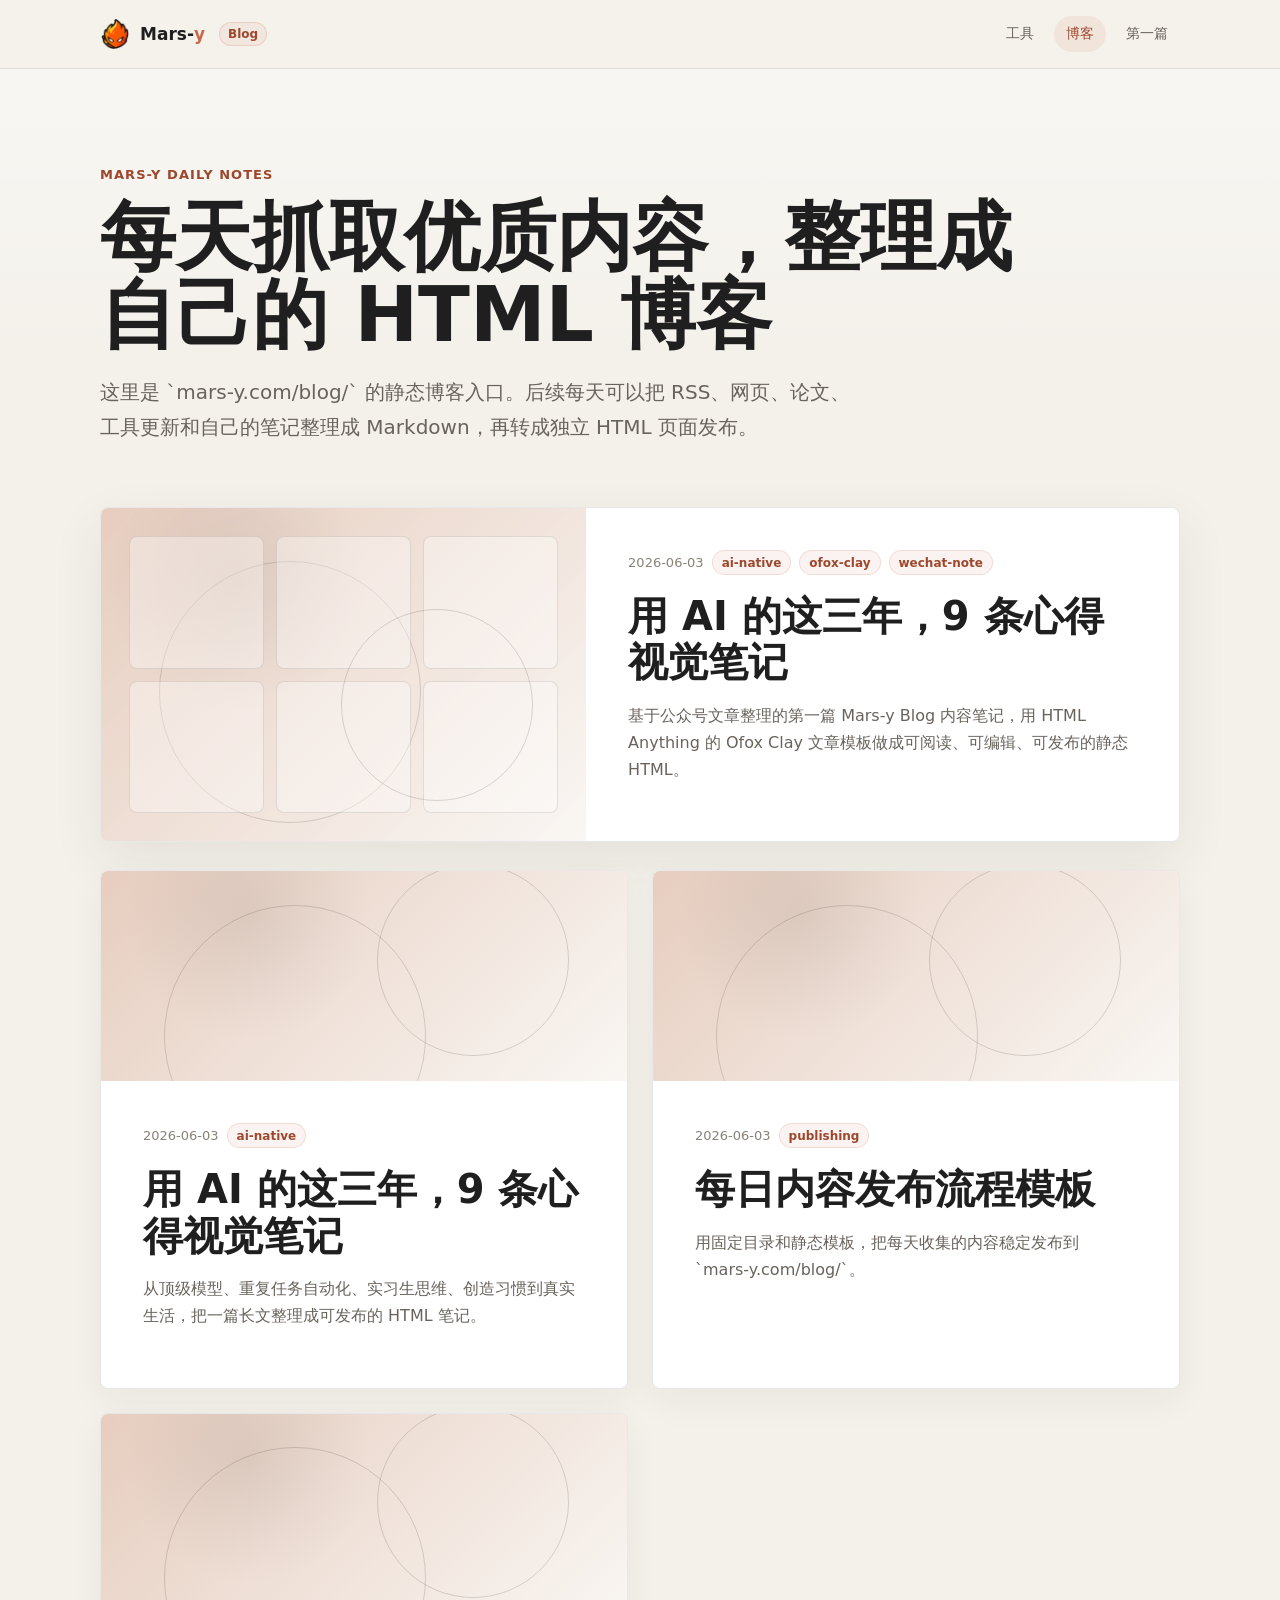
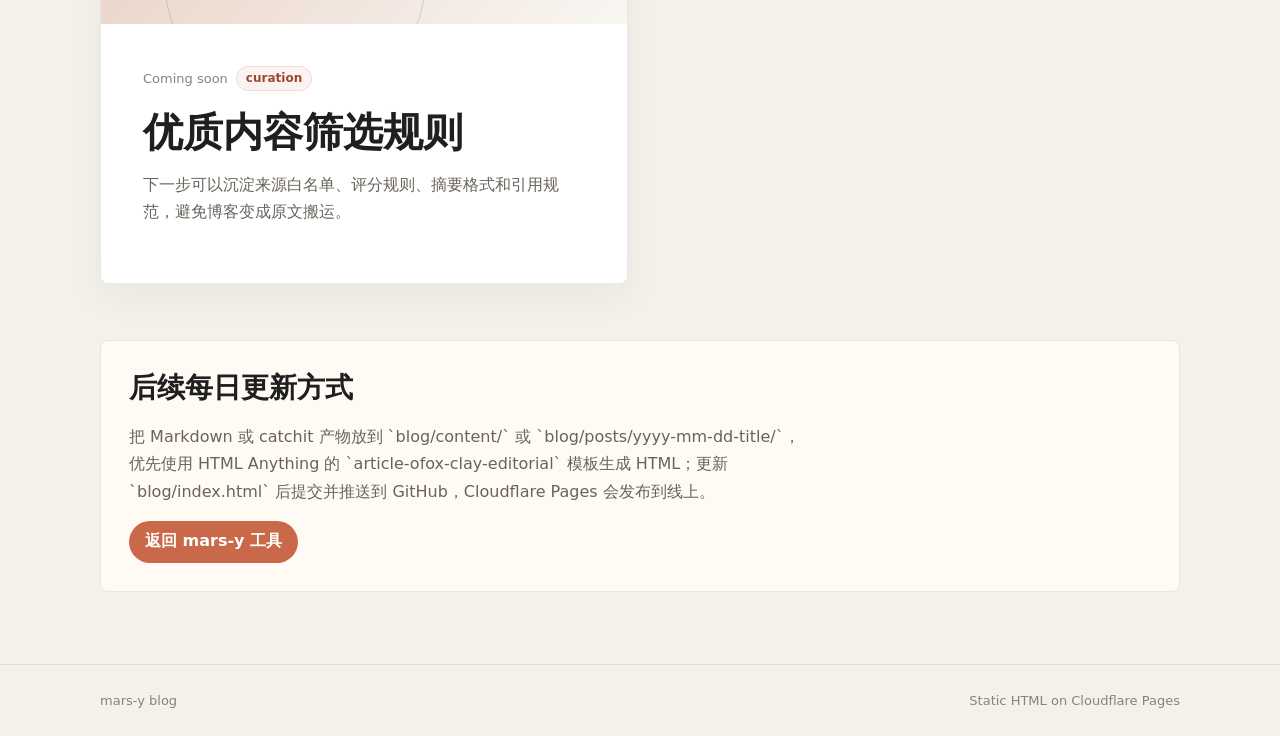
==== blog/index.html @ a3b6967d "organize mars-y site and add blog" ====
<!doctype html>
<html lang="zh-CN">
<head>
  <meta charset="utf-8">
  <meta name="viewport" content="width=device-width, initial-scale=1">
  <title>Mars-y Blog - AI 内容工作流与静态网页发布</title>
  <meta name="description" content="Mars-y Blog 记录每日优质内容抓取、Markdown 转 HTML、静态页面发布和本地 AI 工作流。">
  <link rel="icon" type="image/x-icon" href="../assets/favicon.ico">
  <link rel="stylesheet" href="assets/blog.css">
</head>
<body>
  <div class="site-shell">
    <header class="topbar">
      <div class="topbar-inner">
        <a class="brand" href="../index.html" aria-label="Mars-y">
          <img src="../assets/favicon.ico" alt="Mars-y logo">
          <span>Mars-<span class="brand-accent">y</span></span>
          <small>Blog</small>
        </a>
        <nav class="nav-links" aria-label="主导航">
          <a href="../tools/json-to-cpaorsub-offline/">工具</a>
          <a class="active" href="index.html">博客</a>
          <a href="posts/2026-06-03-ai-three-years-nine-lessons/">第一篇</a>
        </nav>
      </div>
    </header>

    <main class="container">
      <section class="blog-hero">
        <div class="eyebrow">Mars-y Daily Notes</div>
        <h1 class="hero-title">每天抓取优质内容，整理成自己的 HTML 博客</h1>
        <p class="hero-copy">这里是 `mars-y.com/blog/` 的静态博客入口。后续每天可以把 RSS、网页、论文、工具更新和自己的笔记整理成 Markdown，再转成独立 HTML 页面发布。</p>
      </section>

      <a class="featured-card" href="posts/2026-06-03-ai-three-years-nine-lessons/">
        <div class="visual" aria-hidden="true">
          <div class="visual-grid"><span></span><span></span><span></span><span></span><span></span><span></span></div>
        </div>
        <div class="featured-body">
          <div class="meta-line"><span>2026-06-03</span><span class="tag">ai-native</span><span class="tag">ofox-clay</span><span class="tag">wechat-note</span></div>
          <h2>用 AI 的这三年，9 条心得视觉笔记</h2>
          <p>基于公众号文章整理的第一篇 Mars-y Blog 内容笔记，用 HTML Anything 的 Ofox Clay 文章模板做成可阅读、可编辑、可发布的静态 HTML。</p>
        </div>
      </a>

      <section class="post-grid" aria-label="博客文章列表">
        <a class="post-card" href="posts/2026-06-03-ai-three-years-nine-lessons/">
          <div class="visual" aria-hidden="true"></div>
          <div class="post-card-body">
            <div class="meta-line"><span>2026-06-03</span><span class="tag">ai-native</span></div>
            <h2>用 AI 的这三年，9 条心得视觉笔记</h2>
            <p>从顶级模型、重复任务自动化、实习生思维、创造习惯到真实生活，把一篇长文整理成可发布的 HTML 笔记。</p>
          </div>
        </a>
        <a class="post-card" href="posts/2026-06-03-daily-ai-content-workflow/">
          <div class="visual" aria-hidden="true"></div>
          <div class="post-card-body">
            <div class="meta-line"><span>2026-06-03</span><span class="tag">publishing</span></div>
            <h2>每日内容发布流程模板</h2>
            <p>用固定目录和静态模板，把每天收集的内容稳定发布到 `mars-y.com/blog/`。</p>
          </div>
        </a>
        <article class="post-card">
          <div class="visual" aria-hidden="true"></div>
          <div class="post-card-body">
            <div class="meta-line"><span>Coming soon</span><span class="tag">curation</span></div>
            <h2>优质内容筛选规则</h2>
            <p>下一步可以沉淀来源白名单、评分规则、摘要格式和引用规范，避免博客变成原文搬运。</p>
          </div>
        </article>
      </section>

      <section class="cta-band">
        <h2>后续每日更新方式</h2>
        <p>把 Markdown 或 catchit 产物放到 `blog/content/` 或 `blog/posts/yyyy-mm-dd-title/`，优先使用 HTML Anything 的 `article-ofox-clay-editorial` 模板生成 HTML；更新 `blog/index.html` 后提交并推送到 GitHub，Cloudflare Pages 会发布到线上。</p>
        <a class="button" href="../tools/json-to-cpaorsub-offline/">返回 mars-y 工具</a>
      </section>
    </main>

    <footer class="footer">
      <div class="footer-inner">
        <span>mars-y blog</span>
        <span>Static HTML on Cloudflare Pages</span>
      </div>
    </footer>
  </div>
</body>
</html>
---- blog/assets/blog.css ----
:root {
  --bg: #f4f1eb;
  --surface: #fffaf3;
  --surface-strong: #ffffff;
  --text: #1f1f20;
  --muted: #69635c;
  --faint: #8a8278;
  --line: rgba(31, 31, 32, 0.1);
  --accent: #c9694a;
  --accent-dark: #9d482d;
  --ink-soft: rgba(31, 31, 32, 0.68);
  --shadow: 0 18px 52px rgba(45, 36, 28, 0.08);
  --radius: 8px;
  font-family: Inter, ui-sans-serif, system-ui, -apple-system, BlinkMacSystemFont, "Segoe UI", sans-serif;
}

* {
  box-sizing: border-box;
}

html {
  background: var(--bg);
  color: var(--text);
  scroll-behavior: smooth;
}

body {
  margin: 0;
  background:
    linear-gradient(180deg, rgba(255, 255, 255, 0.5), rgba(244, 241, 235, 0) 360px),
    var(--bg);
  color: var(--text);
}

a {
  color: inherit;
  text-decoration: none;
}

img {
  max-width: 100%;
  display: block;
}

.site-shell {
  min-height: 100vh;
}

.topbar {
  position: sticky;
  top: 0;
  z-index: 20;
  border-bottom: 1px solid var(--line);
  background: rgba(244, 241, 235, 0.9);
  backdrop-filter: blur(18px);
}

.topbar-inner,
.container,
.footer-inner {
  width: min(1080px, calc(100% - 40px));
  margin-inline: auto;
}

.topbar-inner {
  min-height: 68px;
  display: flex;
  align-items: center;
  gap: 28px;
}

.brand {
  display: inline-flex;
  align-items: center;
  gap: 10px;
  font-weight: 800;
  letter-spacing: 0;
}

.brand img {
  width: 30px;
  height: 30px;
  border-radius: 7px;
}

.brand span {
  font-size: 17px;
}

.brand small {
  min-height: 24px;
  display: inline-flex;
  align-items: center;
  margin-left: 4px;
  padding: 0 8px;
  border: 1px solid rgba(201, 105, 74, 0.2);
  border-radius: 999px;
  color: var(--accent-dark);
  background: rgba(201, 105, 74, 0.08);
  font-size: 12px;
  font-weight: 700;
}

.brand-accent {
  color: var(--accent);
}

.nav-links {
  display: flex;
  align-items: center;
  gap: 8px;
  margin-left: auto;
}

.nav-links a {
  min-height: 36px;
  display: inline-flex;
  align-items: center;
  padding: 0 12px;
  border-radius: 999px;
  color: var(--muted);
  font-size: 14px;
}

.nav-links a:hover,
.nav-links a.active {
  color: var(--accent-dark);
  background: rgba(201, 105, 74, 0.1);
}

.container {
  padding: 56px 0 72px;
}

.blog-hero {
  padding: 42px 0 38px;
}

.eyebrow,
.meta-line,
.tag {
  display: flex;
  flex-wrap: wrap;
  align-items: center;
  gap: 8px;
}

.eyebrow {
  color: var(--accent-dark);
  font-size: 13px;
  font-weight: 800;
  text-transform: uppercase;
  letter-spacing: 0.08em;
}

.hero-title,
.article-title {
  max-width: 920px;
  margin: 16px 0 0;
  font-size: clamp(40px, 7vw, 76px);
  line-height: 1.02;
  letter-spacing: 0;
}

.hero-copy,
.article-lede {
  max-width: 760px;
  margin: 22px 0 0;
  color: var(--muted);
  font-size: clamp(17px, 2vw, 20px);
  line-height: 1.75;
}

.featured-card {
  display: grid;
  grid-template-columns: minmax(0, 0.9fr) minmax(0, 1.1fr);
  overflow: hidden;
  margin-top: 24px;
  border: 1px solid var(--line);
  border-radius: var(--radius);
  background: var(--surface-strong);
  box-shadow: var(--shadow);
}

.visual {
  min-height: 330px;
  position: relative;
  overflow: hidden;
  background:
    linear-gradient(135deg, rgba(201, 105, 74, 0.2), rgba(255, 255, 255, 0.65)),
    radial-gradient(circle at 28% 22%, rgba(31, 31, 32, 0.11), transparent 30%),
    #eee6dc;
}

.visual::before,
.visual::after {
  content: "";
  position: absolute;
  border: 1px solid rgba(31, 31, 32, 0.16);
  border-radius: 50%;
}

.visual::before {
  width: 260px;
  height: 260px;
  left: 12%;
  top: 16%;
}

.visual::after {
  width: 190px;
  height: 190px;
  right: 11%;
  bottom: 12%;
}

.visual-grid {
  position: absolute;
  inset: 28px;
  display: grid;
  grid-template-columns: repeat(3, 1fr);
  gap: 12px;
}

.visual-grid span {
  border: 1px solid rgba(31, 31, 32, 0.11);
  border-radius: 8px;
  background: rgba(255, 255, 255, 0.36);
}

.featured-body,
.post-card-body {
  padding: clamp(24px, 4vw, 42px);
}

.meta-line {
  color: var(--faint);
  font-size: 13px;
}

.tag {
  display: inline-flex;
  min-height: 25px;
  padding: 0 9px;
  border: 1px solid rgba(201, 105, 74, 0.18);
  border-radius: 999px;
  color: var(--accent-dark);
  background: rgba(201, 105, 74, 0.08);
  font-size: 12px;
  font-weight: 700;
}

.featured-body h2,
.post-card h2 {
  margin: 18px 0 0;
  font-size: clamp(26px, 4vw, 40px);
  line-height: 1.16;
  letter-spacing: 0;
}

.featured-body p,
.post-card p {
  color: var(--muted);
  line-height: 1.7;
}

.post-grid {
  display: grid;
  grid-template-columns: repeat(2, minmax(0, 1fr));
  gap: 24px;
  margin-top: 28px;
}

.post-card {
  overflow: hidden;
  border: 1px solid var(--line);
  border-radius: var(--radius);
  background: var(--surface-strong);
  box-shadow: 0 12px 36px rgba(45, 36, 28, 0.05);
}

.post-card .visual {
  min-height: 210px;
}

.article-shell {
  display: grid;
  grid-template-columns: minmax(0, 1fr) 260px;
  gap: 48px;
  align-items: start;
}

.article-main {
  max-width: 760px;
}

.article-header {
  padding: 30px 0 32px;
}

.article-body {
  border-top: 1px solid var(--line);
  padding-top: 30px;
  color: var(--ink-soft);
  font-size: 17px;
  line-height: 1.88;
}

.article-body h2 {
  margin: 42px 0 12px;
  color: var(--text);
  font-size: 28px;
  line-height: 1.25;
  letter-spacing: 0;
}

.article-body h3 {
  margin: 28px 0 10px;
  color: var(--text);
  font-size: 21px;
}

.article-body p {
  margin: 16px 0;
}

.article-body ul,
.article-body ol {
  padding-left: 1.25rem;
}

.article-body li {
  margin: 8px 0;
}

.callout {
  margin: 28px 0;
  padding: 20px;
  border: 1px solid rgba(201, 105, 74, 0.18);
  border-radius: var(--radius);
  background: rgba(255, 250, 243, 0.8);
  color: var(--text);
}

.toc {
  position: sticky;
  top: 92px;
  padding: 18px;
  border: 1px solid var(--line);
  border-radius: var(--radius);
  background: rgba(255, 250, 243, 0.76);
}

.toc h2 {
  margin: 0 0 12px;
  font-size: 14px;
}

.toc a {
  display: block;
  padding: 7px 0;
  color: var(--muted);
  font-size: 14px;
}

.toc a:hover {
  color: var(--accent-dark);
}

.cta-band {
  margin-top: 56px;
  padding: 28px;
  border: 1px solid rgba(31, 31, 32, 0.09);
  border-radius: var(--radius);
  background: var(--surface);
}

.cta-band h2 {
  margin: 0;
  font-size: 28px;
}

.cta-band p {
  max-width: 680px;
  color: var(--muted);
  line-height: 1.7;
}

.button {
  min-height: 42px;
  display: inline-flex;
  align-items: center;
  justify-content: center;
  padding: 0 16px;
  border-radius: 999px;
  background: var(--accent);
  color: #fff;
  font-weight: 800;
}

.footer {
  border-top: 1px solid var(--line);
}

.footer-inner {
  display: flex;
  flex-wrap: wrap;
  justify-content: space-between;
  gap: 18px;
  padding: 28px 0;
  color: var(--faint);
  font-size: 13px;
}

@media (max-width: 820px) {
  .topbar-inner {
    align-items: flex-start;
    flex-direction: column;
    gap: 12px;
    padding: 14px 0;
  }

  .nav-links {
    width: 100%;
    margin-left: 0;
    overflow-x: auto;
    padding-bottom: 4px;
  }

  .featured-card,
  .post-grid,
  .article-shell {
    grid-template-columns: 1fr;
  }

  .article-main {
    max-width: none;
  }

  .toc {
    position: static;
  }
}

@media (max-width: 520px) {
  .topbar-inner,
  .container,
  .footer-inner {
    width: min(100% - 28px, 1080px);
  }

  .container {
    padding-top: 34px;
  }

  .hero-title,
  .article-title {
    font-size: 38px;
  }

  .featured-body,
  .post-card-body {
    padding: 22px;
  }
}
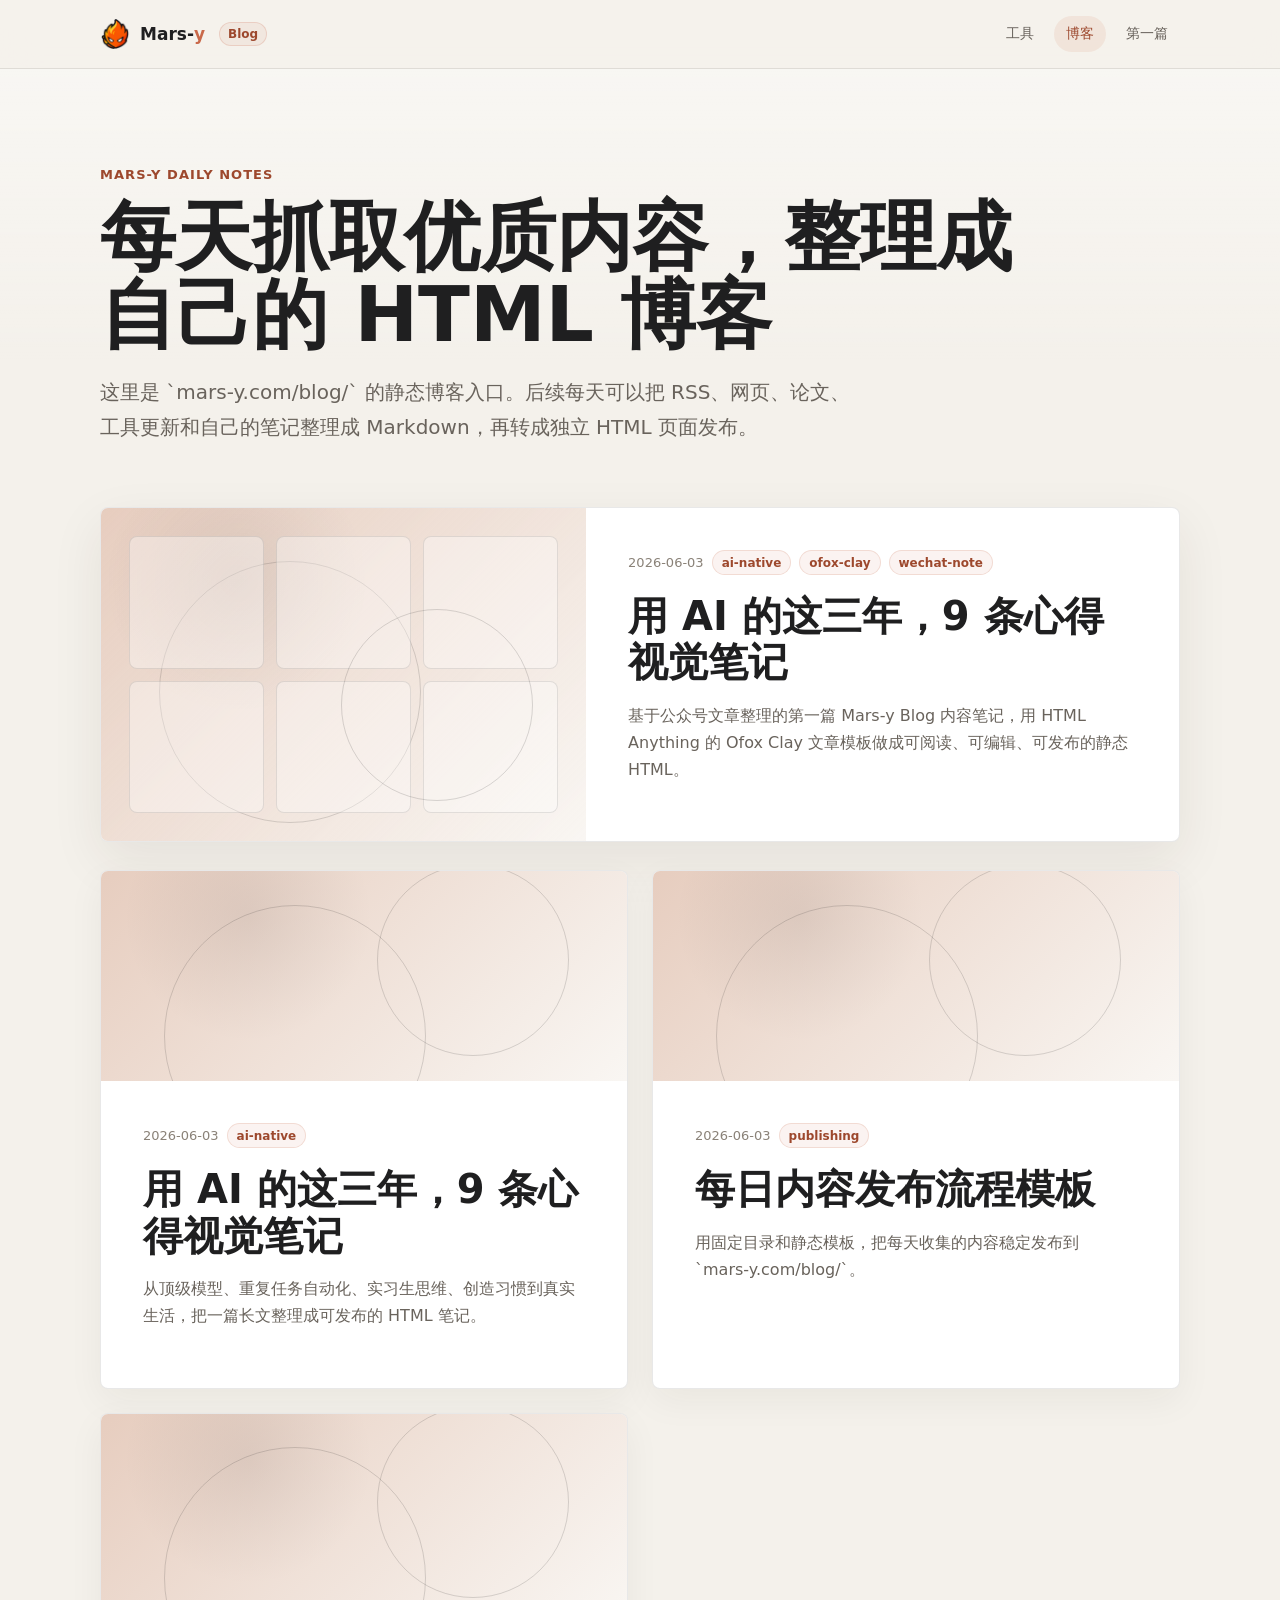
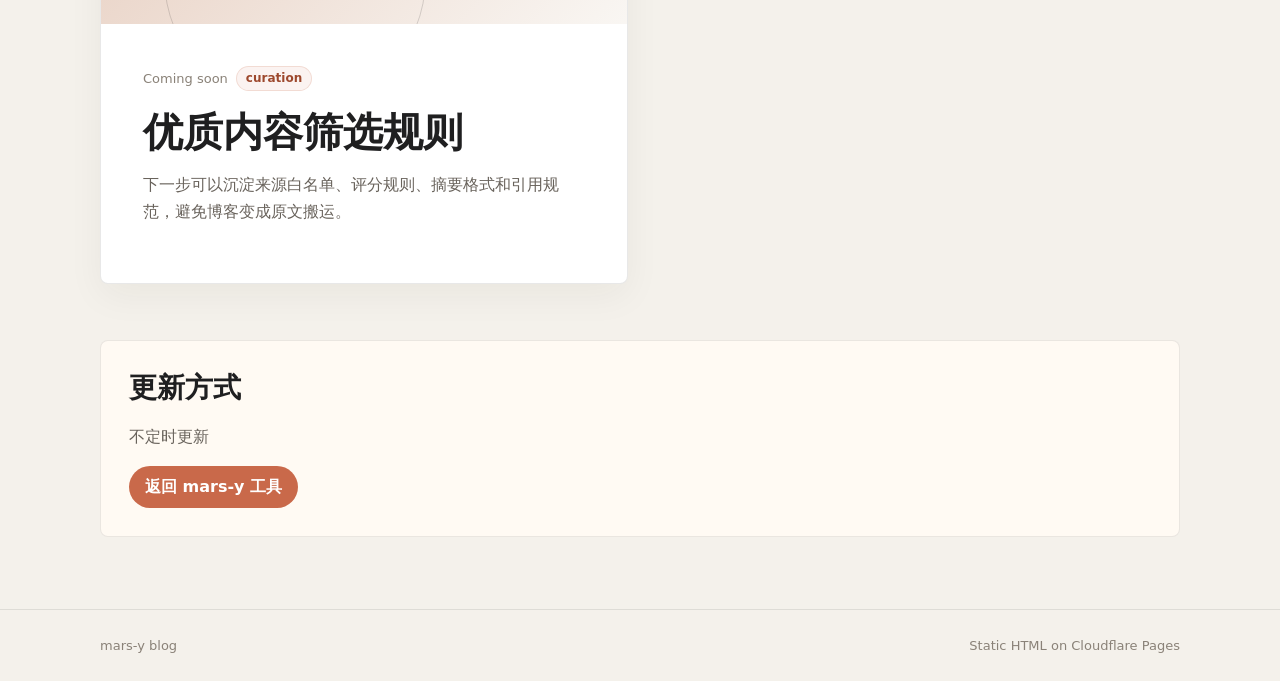
==== commit 2c1afff1: "update blog content and push script" ====
--- a/blog/index.html
+++ b/blog/index.html
@@ -71,8 +71,8 @@
       </section>
 
       <section class="cta-band">
-        <h2>后续每日更新方式</h2>
-        <p>把 Markdown 或 catchit 产物放到 `blog/content/` 或 `blog/posts/yyyy-mm-dd-title/`，优先使用 HTML Anything 的 `article-ofox-clay-editorial` 模板生成 HTML；更新 `blog/index.html` 后提交并推送到 GitHub，Cloudflare Pages 会发布到线上。</p>
+        <h2>更新方式</h2>
+        <p>不定时更新</p>
         <a class="button" href="../tools/json-to-cpaorsub-offline/">返回 mars-y 工具</a>
       </section>
     </main>
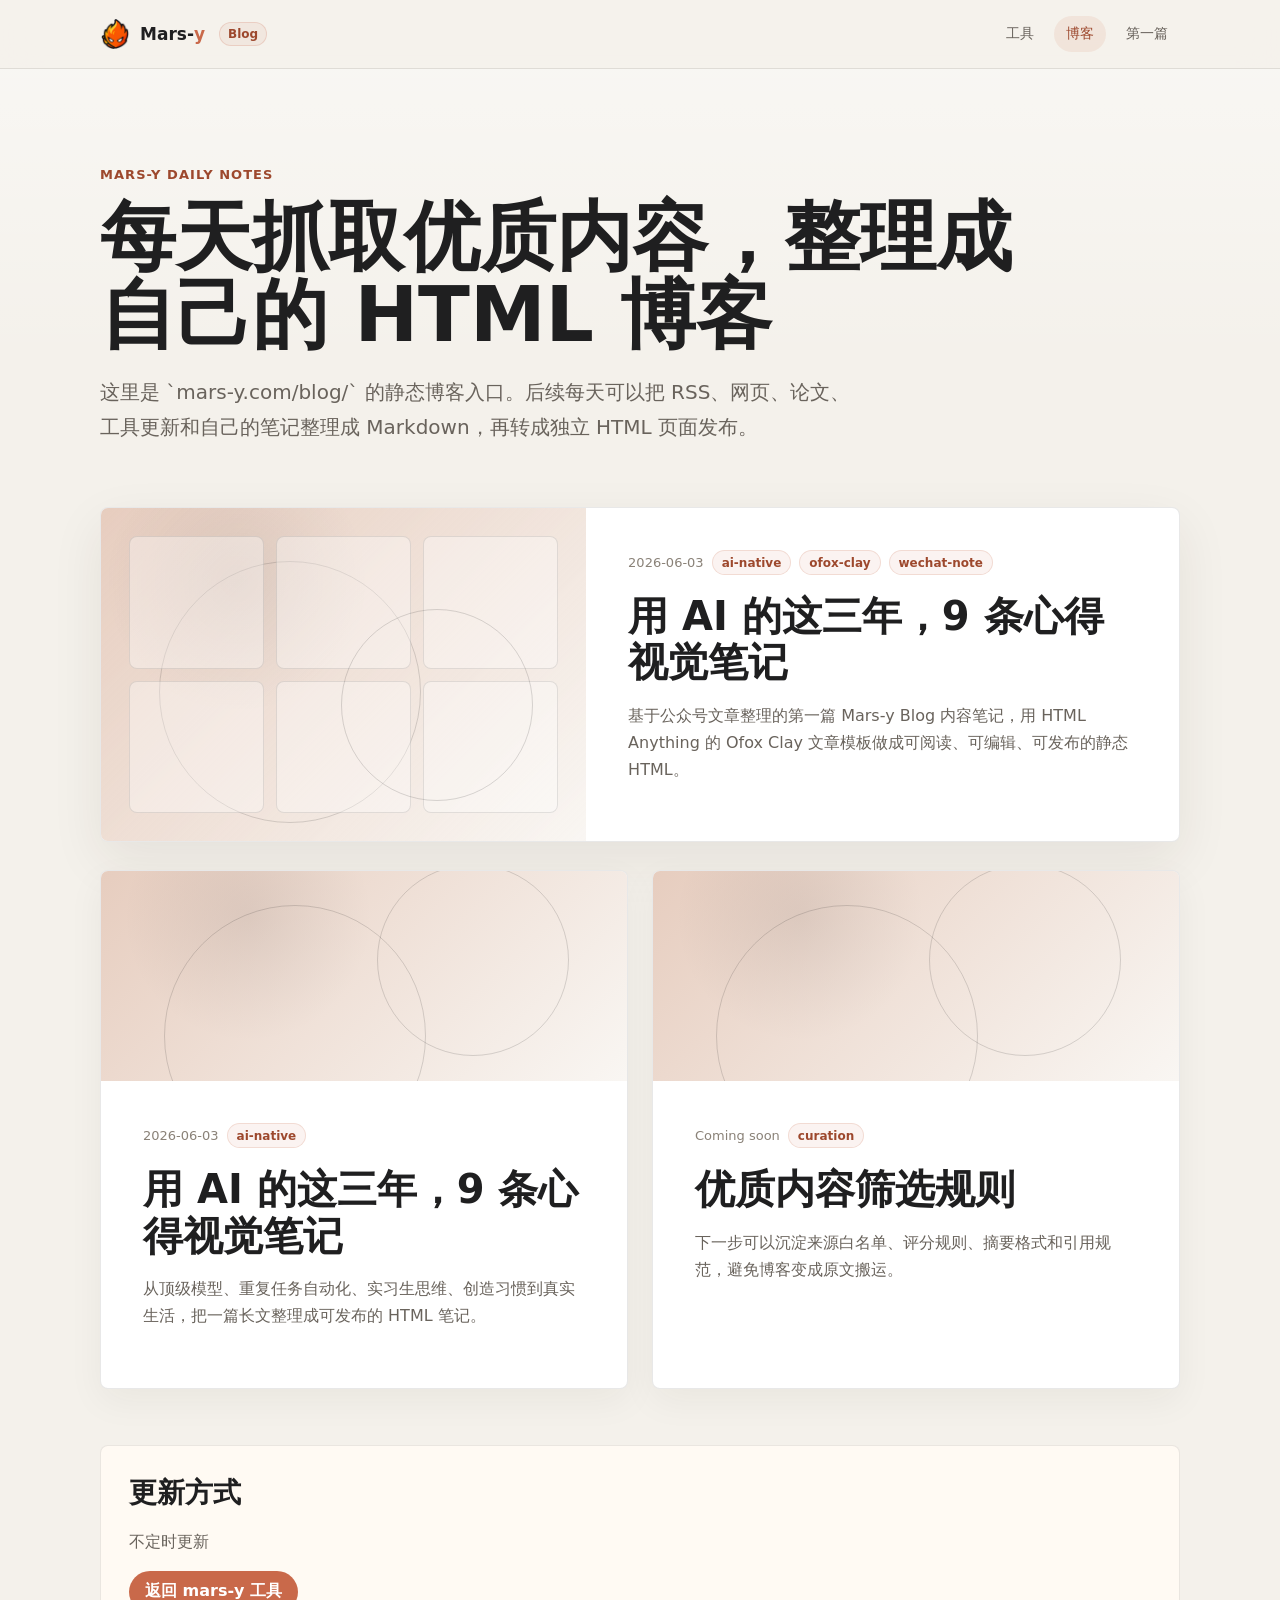
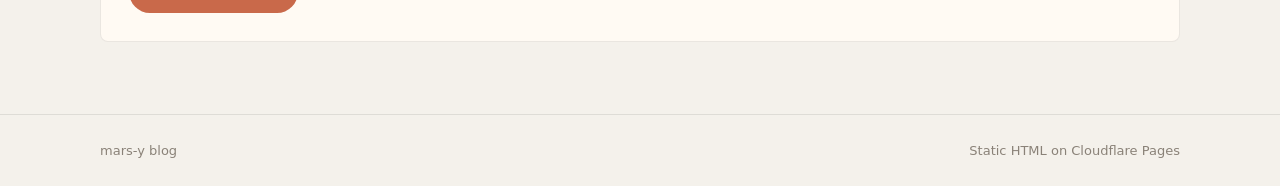
==== commit 9b453472: "remove deleted blog from index" ====
--- a/blog/index.html
+++ b/blog/index.html
@@ -52,14 +52,6 @@
             <p>从顶级模型、重复任务自动化、实习生思维、创造习惯到真实生活，把一篇长文整理成可发布的 HTML 笔记。</p>
           </div>
         </a>
-        <a class="post-card" href="posts/2026-06-03-daily-ai-content-workflow/">
-          <div class="visual" aria-hidden="true"></div>
-          <div class="post-card-body">
-            <div class="meta-line"><span>2026-06-03</span><span class="tag">publishing</span></div>
-            <h2>每日内容发布流程模板</h2>
-            <p>用固定目录和静态模板，把每天收集的内容稳定发布到 `mars-y.com/blog/`。</p>
-          </div>
-        </a>
         <article class="post-card">
           <div class="visual" aria-hidden="true"></div>
           <div class="post-card-body">
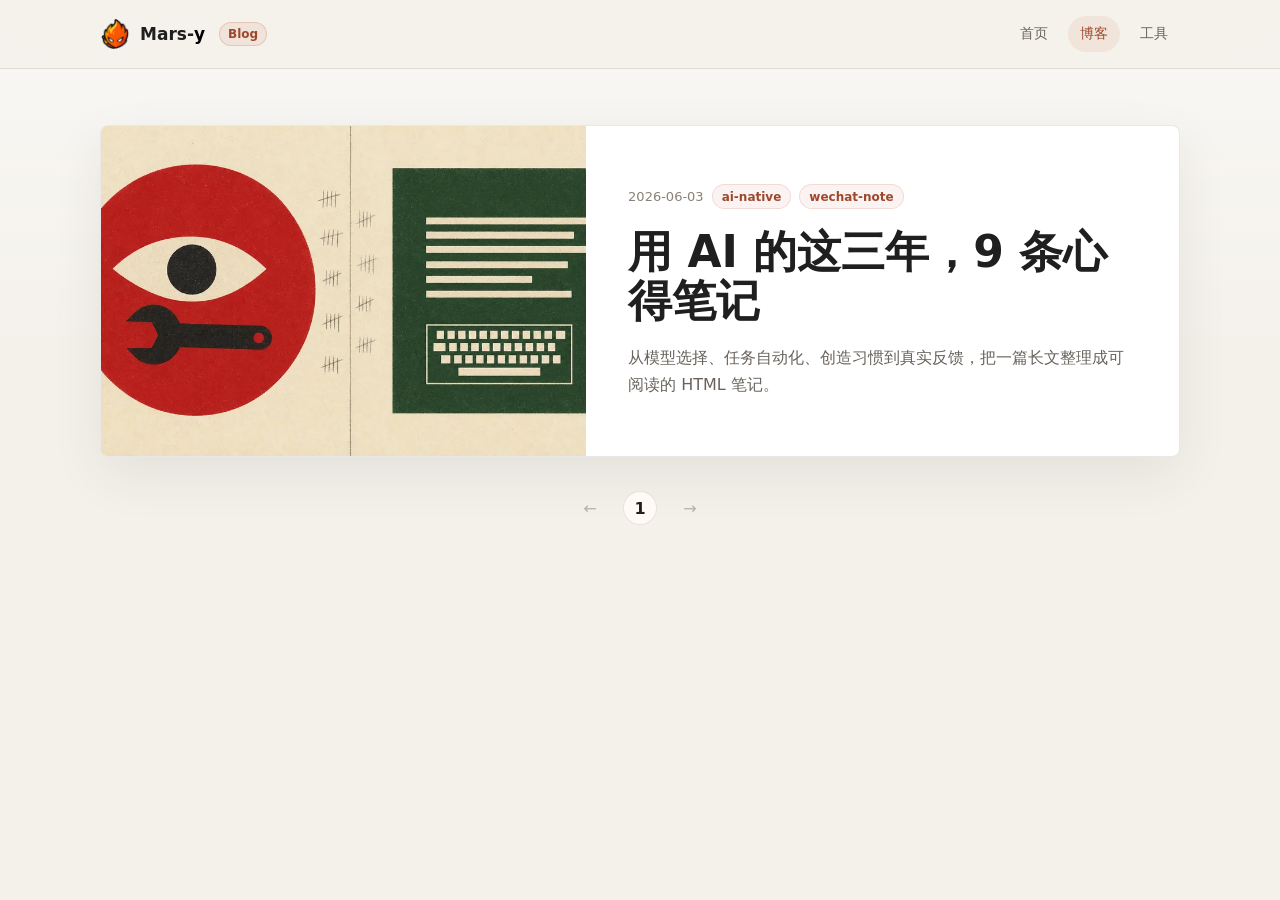
==== commit e82d3cf4: "update site content and blog layout" ====
--- a/blog/index.html
+++ b/blog/index.html
@@ -3,9 +3,9 @@
 <head>
   <meta charset="utf-8">
   <meta name="viewport" content="width=device-width, initial-scale=1">
-  <title>Mars-y Blog - AI 内容工作流与静态网页发布</title>
-  <meta name="description" content="Mars-y Blog 记录每日优质内容抓取、Markdown 转 HTML、静态页面发布和本地 AI 工作流。">
-  <link rel="icon" type="image/x-icon" href="../assets/favicon.ico">
+  <title>Mars-y Blog</title>
+  <meta name="description" content="Mars-y Blog 文章列表。">
+  <link rel="icon" type="image/x-icon" href="../assets/mars-y-icon-cropped-hd.ico">
   <link rel="stylesheet" href="assets/blog.css">
 </head>
 <body>
@@ -13,68 +13,38 @@
     <header class="topbar">
       <div class="topbar-inner">
         <a class="brand" href="../index.html" aria-label="Mars-y">
-          <img src="../assets/favicon.ico" alt="Mars-y logo">
+          <img src="../assets/mars-y-icon-cropped-hd.ico" alt="Mars-y logo">
           <span>Mars-<span class="brand-accent">y</span></span>
           <small>Blog</small>
         </a>
         <nav class="nav-links" aria-label="主导航">
+          <a href="../index.html">首页</a>
+          <a class="active" href="index.html">博客</a>
           <a href="../tools/json-to-cpaorsub-offline/">工具</a>
-          <a class="active" href="index.html">博客</a>
-          <a href="posts/2026-06-03-ai-three-years-nine-lessons/">第一篇</a>
         </nav>
       </div>
     </header>
 
     <main class="container">
-      <section class="blog-hero">
-        <div class="eyebrow">Mars-y Daily Notes</div>
-        <h1 class="hero-title">每天抓取优质内容，整理成自己的 HTML 博客</h1>
-        <p class="hero-copy">这里是 `mars-y.com/blog/` 的静态博客入口。后续每天可以把 RSS、网页、论文、工具更新和自己的笔记整理成 Markdown，再转成独立 HTML 页面发布。</p>
+      <section class="post-grid" aria-label="博客文章列表">
+        <a class="featured-card" href="posts/2026-06-03-ai-three-years-nine-lessons/">
+          <span class="visual">
+            <img src="assets/en-qwen-3-7-plus-vs-max-hero.Cld_b5CU_Z1lOoqn.webp" alt="">
+          </span>
+          <span class="featured-body">
+            <span class="meta-line"><span>2026-06-03</span><span class="tag">ai-native</span><span class="tag">wechat-note</span></span>
+            <strong>用 AI 的这三年，9 条心得笔记</strong>
+            <span class="excerpt">从模型选择、任务自动化、创造习惯到真实反馈，把一篇长文整理成可阅读的 HTML 笔记。</span>
+          </span>
+        </a>
       </section>
 
-      <a class="featured-card" href="posts/2026-06-03-ai-three-years-nine-lessons/">
-        <div class="visual" aria-hidden="true">
-          <div class="visual-grid"><span></span><span></span><span></span><span></span><span></span><span></span></div>
-        </div>
-        <div class="featured-body">
-          <div class="meta-line"><span>2026-06-03</span><span class="tag">ai-native</span><span class="tag">ofox-clay</span><span class="tag">wechat-note</span></div>
-          <h2>用 AI 的这三年，9 条心得视觉笔记</h2>
-          <p>基于公众号文章整理的第一篇 Mars-y Blog 内容笔记，用 HTML Anything 的 Ofox Clay 文章模板做成可阅读、可编辑、可发布的静态 HTML。</p>
-        </div>
-      </a>
-
-      <section class="post-grid" aria-label="博客文章列表">
-        <a class="post-card" href="posts/2026-06-03-ai-three-years-nine-lessons/">
-          <div class="visual" aria-hidden="true"></div>
-          <div class="post-card-body">
-            <div class="meta-line"><span>2026-06-03</span><span class="tag">ai-native</span></div>
-            <h2>用 AI 的这三年，9 条心得视觉笔记</h2>
-            <p>从顶级模型、重复任务自动化、实习生思维、创造习惯到真实生活，把一篇长文整理成可发布的 HTML 笔记。</p>
-          </div>
-        </a>
-        <article class="post-card">
-          <div class="visual" aria-hidden="true"></div>
-          <div class="post-card-body">
-            <div class="meta-line"><span>Coming soon</span><span class="tag">curation</span></div>
-            <h2>优质内容筛选规则</h2>
-            <p>下一步可以沉淀来源白名单、评分规则、摘要格式和引用规范，避免博客变成原文搬运。</p>
-          </div>
-        </article>
-      </section>
-
-      <section class="cta-band">
-        <h2>更新方式</h2>
-        <p>不定时更新</p>
-        <a class="button" href="../tools/json-to-cpaorsub-offline/">返回 mars-y 工具</a>
-      </section>
+      <nav class="pager" aria-label="博客分页">
+        <span aria-disabled="true">←</span>
+        <strong>1</strong>
+        <span aria-disabled="true">→</span>
+      </nav>
     </main>
-
-    <footer class="footer">
-      <div class="footer-inner">
-        <span>mars-y blog</span>
-        <span>Static HTML on Cloudflare Pages</span>
-      </div>
-    </footer>
   </div>
 </body>
 </html>
--- a/blog/assets/blog.css
+++ b/blog/assets/blog.css
@@ -1,4 +1,5 @@
 :root {
+  color-scheme: light;
   --bg: #f4f1eb;
   --surface: #fffaf3;
   --surface-strong: #ffffff;
@@ -8,7 +9,6 @@
   --line: rgba(31, 31, 32, 0.1);
   --accent: #c9694a;
   --accent-dark: #9d482d;
-  --ink-soft: rgba(31, 31, 32, 0.68);
   --shadow: 0 18px 52px rgba(45, 36, 28, 0.08);
   --radius: 8px;
   font-family: Inter, ui-sans-serif, system-ui, -apple-system, BlinkMacSystemFont, "Segoe UI", sans-serif;
@@ -21,11 +21,11 @@
 html {
   background: var(--bg);
   color: var(--text);
-  scroll-behavior: smooth;
 }
 
 body {
   margin: 0;
+  min-height: 100vh;
   background:
     linear-gradient(180deg, rgba(255, 255, 255, 0.5), rgba(244, 241, 235, 0) 360px),
     var(--bg);
@@ -38,8 +38,8 @@
 }
 
 img {
+  display: block;
   max-width: 100%;
-  display: block;
 }
 
 .site-shell {
@@ -56,8 +56,7 @@
 }
 
 .topbar-inner,
-.container,
-.footer-inner {
+.container {
   width: min(1080px, calc(100% - 40px));
   margin-inline: auto;
 }
@@ -93,16 +92,16 @@
   align-items: center;
   margin-left: 4px;
   padding: 0 8px;
-  border: 1px solid rgba(201, 105, 74, 0.2);
-  border-radius: 999px;
-  color: var(--accent-dark);
-  background: rgba(201, 105, 74, 0.08);
+  border: 1px solid rgba(201, 105, 74, 0.24);
+  border-radius: 999px;
+  color: var(--accent-dark);
+  background: rgba(201, 105, 74, 0.11);
   font-size: 12px;
-  font-weight: 700;
+  font-weight: 800;
 }
 
 .brand-accent {
-  color: var(--accent);
+  color: #000;
 }
 
 .nav-links {
@@ -132,50 +131,16 @@
   padding: 56px 0 72px;
 }
 
-.blog-hero {
-  padding: 42px 0 38px;
-}
-
-.eyebrow,
-.meta-line,
-.tag {
-  display: flex;
-  flex-wrap: wrap;
-  align-items: center;
-  gap: 8px;
-}
-
-.eyebrow {
-  color: var(--accent-dark);
-  font-size: 13px;
-  font-weight: 800;
-  text-transform: uppercase;
-  letter-spacing: 0.08em;
-}
-
-.hero-title,
-.article-title {
-  max-width: 920px;
-  margin: 16px 0 0;
-  font-size: clamp(40px, 7vw, 76px);
-  line-height: 1.02;
-  letter-spacing: 0;
-}
-
-.hero-copy,
-.article-lede {
-  max-width: 760px;
-  margin: 22px 0 0;
-  color: var(--muted);
-  font-size: clamp(17px, 2vw, 20px);
-  line-height: 1.75;
+.post-grid {
+  display: grid;
+  grid-template-columns: 1fr;
+  gap: 24px;
 }
 
 .featured-card {
   display: grid;
   grid-template-columns: minmax(0, 0.9fr) minmax(0, 1.1fr);
   overflow: hidden;
-  margin-top: 24px;
   border: 1px solid var(--line);
   border-radius: var(--radius);
   background: var(--surface-strong);
@@ -186,54 +151,28 @@
   min-height: 330px;
   position: relative;
   overflow: hidden;
-  background:
-    linear-gradient(135deg, rgba(201, 105, 74, 0.2), rgba(255, 255, 255, 0.65)),
-    radial-gradient(circle at 28% 22%, rgba(31, 31, 32, 0.11), transparent 30%),
-    #eee6dc;
-}
-
-.visual::before,
-.visual::after {
-  content: "";
-  position: absolute;
-  border: 1px solid rgba(31, 31, 32, 0.16);
-  border-radius: 50%;
-}
-
-.visual::before {
-  width: 260px;
-  height: 260px;
-  left: 12%;
-  top: 16%;
-}
-
-.visual::after {
-  width: 190px;
-  height: 190px;
-  right: 11%;
-  bottom: 12%;
-}
-
-.visual-grid {
-  position: absolute;
-  inset: 28px;
+  background: #eee6dc;
+}
+
+.visual img {
+  width: 100%;
+  height: 100%;
+  min-height: 330px;
+  object-fit: cover;
+}
+
+.featured-body {
   display: grid;
-  grid-template-columns: repeat(3, 1fr);
-  gap: 12px;
-}
-
-.visual-grid span {
-  border: 1px solid rgba(31, 31, 32, 0.11);
-  border-radius: 8px;
-  background: rgba(255, 255, 255, 0.36);
-}
-
-.featured-body,
-.post-card-body {
+  align-content: center;
+  gap: 18px;
   padding: clamp(24px, 4vw, 42px);
 }
 
 .meta-line {
+  display: flex;
+  flex-wrap: wrap;
+  align-items: center;
+  gap: 8px;
   color: var(--faint);
   font-size: 13px;
 }
@@ -241,6 +180,7 @@
 .tag {
   display: inline-flex;
   min-height: 25px;
+  align-items: center;
   padding: 0 9px;
   border: 1px solid rgba(201, 105, 74, 0.18);
   border-radius: 999px;
@@ -250,166 +190,55 @@
   font-weight: 700;
 }
 
-.featured-body h2,
-.post-card h2 {
-  margin: 18px 0 0;
-  font-size: clamp(26px, 4vw, 40px);
-  line-height: 1.16;
+.featured-body strong {
+  display: block;
+  max-width: 720px;
+  font-size: clamp(28px, 4vw, 44px);
+  line-height: 1.12;
   letter-spacing: 0;
-}
-
-.featured-body p,
-.post-card p {
-  color: var(--muted);
-  line-height: 1.7;
-}
-
-.post-grid {
-  display: grid;
-  grid-template-columns: repeat(2, minmax(0, 1fr));
-  gap: 24px;
-  margin-top: 28px;
-}
-
-.post-card {
-  overflow: hidden;
-  border: 1px solid var(--line);
-  border-radius: var(--radius);
-  background: var(--surface-strong);
-  box-shadow: 0 12px 36px rgba(45, 36, 28, 0.05);
-}
-
-.post-card .visual {
-  min-height: 210px;
-}
-
-.article-shell {
-  display: grid;
-  grid-template-columns: minmax(0, 1fr) 260px;
-  gap: 48px;
-  align-items: start;
-}
-
-.article-main {
-  max-width: 760px;
-}
-
-.article-header {
-  padding: 30px 0 32px;
-}
-
-.article-body {
-  border-top: 1px solid var(--line);
-  padding-top: 30px;
-  color: var(--ink-soft);
-  font-size: 17px;
-  line-height: 1.88;
-}
-
-.article-body h2 {
-  margin: 42px 0 12px;
-  color: var(--text);
-  font-size: 28px;
-  line-height: 1.25;
-  letter-spacing: 0;
-}
-
-.article-body h3 {
-  margin: 28px 0 10px;
-  color: var(--text);
-  font-size: 21px;
-}
-
-.article-body p {
-  margin: 16px 0;
-}
-
-.article-body ul,
-.article-body ol {
-  padding-left: 1.25rem;
-}
-
-.article-body li {
-  margin: 8px 0;
-}
-
-.callout {
-  margin: 28px 0;
-  padding: 20px;
-  border: 1px solid rgba(201, 105, 74, 0.18);
-  border-radius: var(--radius);
-  background: rgba(255, 250, 243, 0.8);
-  color: var(--text);
-}
-
-.toc {
-  position: sticky;
-  top: 92px;
-  padding: 18px;
-  border: 1px solid var(--line);
-  border-radius: var(--radius);
-  background: rgba(255, 250, 243, 0.76);
-}
-
-.toc h2 {
-  margin: 0 0 12px;
-  font-size: 14px;
-}
-
-.toc a {
+  transition: color 160ms ease;
+}
+
+.featured-card:hover .featured-body strong {
+  color: var(--accent-dark);
+}
+
+.excerpt {
   display: block;
-  padding: 7px 0;
-  color: var(--muted);
-  font-size: 14px;
-}
-
-.toc a:hover {
-  color: var(--accent-dark);
-}
-
-.cta-band {
-  margin-top: 56px;
-  padding: 28px;
-  border: 1px solid rgba(31, 31, 32, 0.09);
-  border-radius: var(--radius);
-  background: var(--surface);
-}
-
-.cta-band h2 {
-  margin: 0;
-  font-size: 28px;
-}
-
-.cta-band p {
   max-width: 680px;
   color: var(--muted);
+  font-size: 16px;
   line-height: 1.7;
 }
 
-.button {
-  min-height: 42px;
-  display: inline-flex;
-  align-items: center;
+.pager {
+  display: flex;
   justify-content: center;
-  padding: 0 16px;
-  border-radius: 999px;
-  background: var(--accent);
-  color: #fff;
-  font-weight: 800;
-}
-
-.footer {
-  border-top: 1px solid var(--line);
-}
-
-.footer-inner {
-  display: flex;
-  flex-wrap: wrap;
-  justify-content: space-between;
-  gap: 18px;
-  padding: 28px 0;
-  color: var(--faint);
-  font-size: 13px;
+  align-items: center;
+  gap: 16px;
+  padding: 34px 0 0;
+  color: var(--muted);
+  font-size: 16px;
+}
+
+.pager strong,
+.pager span {
+  min-width: 34px;
+  height: 34px;
+  display: inline-flex;
+  align-items: center;
+  justify-content: center;
+  border-radius: 999px;
+}
+
+.pager strong {
+  color: var(--text);
+  background: var(--surface);
+  border: 1px solid var(--line);
+}
+
+.pager span[aria-disabled="true"] {
+  color: rgba(105, 100, 93, 0.45);
 }
 
 @media (max-width: 820px) {
@@ -427,25 +256,19 @@
     padding-bottom: 4px;
   }
 
-  .featured-card,
-  .post-grid,
-  .article-shell {
+  .featured-card {
     grid-template-columns: 1fr;
   }
 
-  .article-main {
-    max-width: none;
-  }
-
-  .toc {
-    position: static;
+  .visual,
+  .visual img {
+    min-height: 230px;
   }
 }
 
 @media (max-width: 520px) {
   .topbar-inner,
-  .container,
-  .footer-inner {
+  .container {
     width: min(100% - 28px, 1080px);
   }
 
@@ -453,13 +276,7 @@
     padding-top: 34px;
   }
 
-  .hero-title,
-  .article-title {
-    font-size: 38px;
-  }
-
-  .featured-body,
-  .post-card-body {
+  .featured-body {
     padding: 22px;
   }
 }
